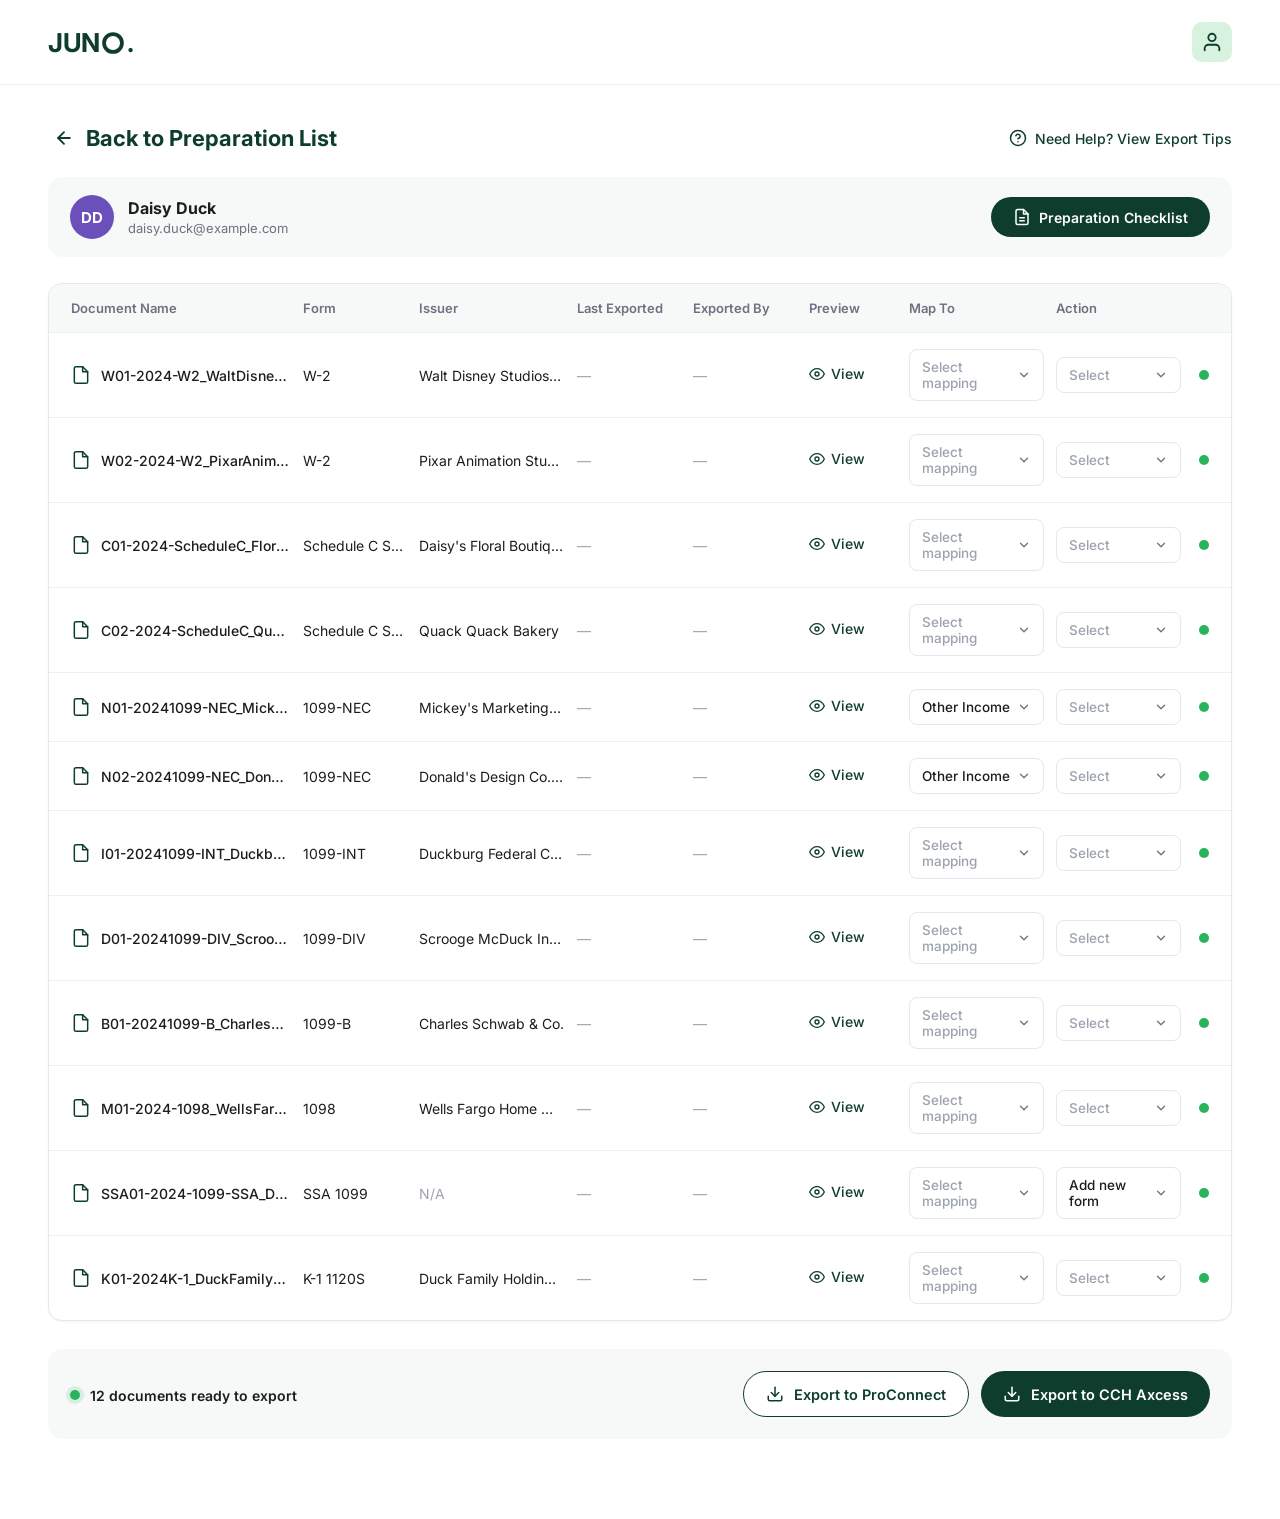
==== preparation.html @ 4fc83481 "Publish Juno export demo site. Co-authored-by: Cursor <cursoragent@cursor.com>" ====
<!DOCTYPE html>
<html lang="en">
<head>
  <meta charset="UTF-8" />
  <meta name="viewport" content="width=device-width, initial-scale=1.0" />
  <meta name="color-scheme" content="light only" />
  <meta name="theme-color" content="#FFFFFF" />
  <title>Juno — Daisy Duck</title>
  <link rel="preconnect" href="https://fonts.googleapis.com" />
  <link rel="preconnect" href="https://fonts.gstatic.com" crossorigin />
  <link href="https://fonts.googleapis.com/css2?family=Inter:wght@400;500;600;700&display=swap" rel="stylesheet" />
  <style>
    :root {
      --juno-dark: #0E3D2E;
      --juno-dark-2: #0A3225;
      --juno-mint: #D7F2DE;
      --juno-mint-2: #E8F7EC;
      --green-dot: #2BB35C;
      --purple: #6B4FBB;
      --bg: #FFFFFF;
      --bg-soft: #F7F8F8;
      --row-hover: #FAFBFA;
      --text: #1A1F1B;
      --text-muted: #6B7280;
      --text-faint: #9CA3AF;
      --border: #E5E7EB;
      --border-soft: #EEF0F0;
      --shadow-sm: 0 1px 2px rgba(15, 30, 22, 0.05);
      --shadow-md: 0 8px 24px rgba(15, 30, 22, 0.08);
      --shadow-lg: 0 24px 60px rgba(15, 30, 22, 0.25);
      --radius: 14px;
    }
    * { box-sizing: border-box; }
    html { color-scheme: only light; }
    html, body {
      margin: 0;
      padding: 0;
      background: #FFFFFF;
      color: #1A1F1B;
      font-family: 'Inter', system-ui, -apple-system, 'Segoe UI', Roboto, sans-serif;
      -webkit-font-smoothing: antialiased;
      -moz-osx-font-smoothing: grayscale;
      min-height: 100vh;
    }
    a { color: inherit; text-decoration: none; }
    button { font-family: inherit; cursor: pointer; border: none; background: none; }

    .topbar {
      display: flex;
      align-items: center;
      justify-content: space-between;
      padding: 22px 48px;
      border-bottom: 1px solid var(--border-soft);
      background: #FFFFFF;
    }
    .logo-wrap {
      display: inline-flex;
      align-items: baseline;
      gap: 1px;
      font-weight: 700;
      font-size: 26px;
      letter-spacing: -0.5px;
      color: var(--juno-dark);
    }
    .logo-text { line-height: 1; }
    .logo-o {
      width: 22px;
      height: 22px;
      margin: 0 1px;
      transform: translateY(2px);
    }
    .logo-dot {
      color: var(--juno-dark);
      font-weight: 700;
      font-size: 26px;
      margin-left: 1px;
    }
    .user-avatar {
      width: 40px;
      height: 40px;
      border-radius: 10px;
      background: var(--juno-mint);
      display: flex;
      align-items: center;
      justify-content: center;
      transition: background 0.15s;
    }
    .user-avatar:hover { background: #C8EAD3; }

    .main {
      max-width: 1300px;
      margin: 0 auto;
      padding: 36px 48px 80px;
      background: #FFFFFF;
    }

    .page-header {
      display: flex;
      align-items: center;
      justify-content: space-between;
      margin-bottom: 22px;
    }
    .back-btn {
      display: inline-flex;
      align-items: center;
      gap: 12px;
      color: var(--juno-dark);
      font-weight: 700;
      font-size: 22px;
      padding: 4px 6px;
      border-radius: 8px;
      transition: background 0.15s;
      text-decoration: none;
    }
    .back-btn:hover { background: var(--juno-mint-2); }

    .help-link {
      display: inline-flex;
      align-items: center;
      gap: 8px;
      color: var(--juno-dark);
      font-weight: 500;
      font-size: 14px;
      text-decoration: none;
    }
    .help-link:hover { text-decoration: underline; }

    .client-card {
      background: var(--bg-soft);
      border-radius: var(--radius);
      padding: 18px 22px;
      display: flex;
      align-items: center;
      justify-content: space-between;
      margin-bottom: 26px;
    }
    .client-info {
      display: flex;
      align-items: center;
      gap: 14px;
    }
    .avatar-circle {
      width: 44px;
      height: 44px;
      border-radius: 50%;
      background: var(--purple);
      color: white;
      font-weight: 700;
      font-size: 15px;
      display: flex;
      align-items: center;
      justify-content: center;
      letter-spacing: 0.5px;
      flex-shrink: 0;
    }
    .client-name {
      font-weight: 700;
      font-size: 16px;
      color: var(--text);
    }
    .client-email {
      font-size: 13px;
      color: var(--text-muted);
      margin-top: 2px;
    }
    .checklist-btn {
      display: inline-flex;
      align-items: center;
      gap: 8px;
      background: var(--juno-dark);
      color: white;
      border-radius: 999px;
      padding: 11px 22px;
      font-weight: 600;
      font-size: 14px;
      transition: background 0.15s;
    }
    .checklist-btn:hover { background: var(--juno-dark-2); }

    .table-card {
      border: 1px solid var(--border);
      border-radius: var(--radius);
      overflow: visible;
      background: white;
      box-shadow: var(--shadow-sm);
    }
    .table-header, .table-row {
      display: grid;
      grid-template-columns: minmax(220px, 1.5fr) 1fr 1.4fr 1fr 1fr 0.85fr 1.3fr 1.2fr 16px;
      align-items: center;
      gap: 12px;
      padding: 16px 22px;
    }
    .table-header {
      background: var(--bg-soft);
      border-bottom: 1px solid var(--border-soft);
      font-size: 13px;
      font-weight: 600;
      color: var(--text-muted);
      border-top-left-radius: var(--radius);
      border-top-right-radius: var(--radius);
    }
    .table-row {
      border-bottom: 1px solid var(--border-soft);
      font-size: 14px;
      color: var(--text);
      transition: background 0.12s;
    }
    .table-row:last-child { border-bottom: none; }
    .table-row:hover { background: var(--row-hover); }

    .doc-name {
      display: flex;
      align-items: center;
      gap: 10px;
      min-width: 0;
    }
    .doc-icon { flex-shrink: 0; color: var(--juno-dark); }
    .doc-name-text {
      overflow: hidden;
      text-overflow: ellipsis;
      white-space: nowrap;
      font-weight: 500;
    }
    .form-cell, .issuer-cell {
      color: var(--text);
      font-size: 14px;
      overflow: hidden;
      text-overflow: ellipsis;
      white-space: nowrap;
    }
    .dash { color: var(--text-faint); }

    .preview-link {
      display: inline-flex;
      align-items: center;
      gap: 6px;
      color: var(--juno-dark);
      font-weight: 500;
      font-size: 14px;
      text-decoration: none;
    }
    .preview-link:hover { text-decoration: underline; }

    .row-status {
      width: 10px;
      height: 10px;
      border-radius: 50%;
      background: var(--green-dot);
      justify-self: end;
    }

    .dropdown { position: relative; width: 100%; }
    .dropdown-toggle {
      width: 100%;
      display: flex;
      align-items: center;
      justify-content: space-between;
      gap: 6px;
      padding: 9px 12px;
      border: 1px solid var(--border);
      border-radius: 8px;
      background: white;
      font-size: 13.5px;
      color: var(--text);
      font-weight: 500;
      text-align: left;
      transition: border-color 0.15s, box-shadow 0.15s;
    }
    .dropdown-toggle:hover { border-color: #C7CDD2; }
    .dropdown.open .dropdown-toggle {
      border-color: var(--juno-dark);
      box-shadow: 0 0 0 3px rgba(14, 61, 46, 0.08);
    }
    .dropdown-toggle.placeholder { color: var(--text-faint); }
    .dropdown-toggle .caret {
      flex-shrink: 0;
      color: var(--text-muted);
      transition: transform 0.18s;
    }
    .dropdown.open .caret { transform: rotate(180deg); }
    .dropdown-menu {
      position: absolute;
      top: calc(100% + 4px);
      left: 0;
      right: 0;
      background: white;
      border: 1px solid var(--border);
      border-radius: 10px;
      box-shadow: var(--shadow-md);
      padding: 6px;
      z-index: 50;
      max-height: 260px;
      overflow-y: auto;
      display: none;
    }
    .dropdown.open .dropdown-menu { display: block; }
    .dropdown-item {
      padding: 9px 12px;
      border-radius: 6px;
      font-size: 13.5px;
      color: var(--text);
      cursor: pointer;
      transition: background 0.12s;
      display: flex;
      align-items: center;
      justify-content: space-between;
    }
    .dropdown-item:hover { background: var(--juno-mint-2); }
    .dropdown-item.selected {
      background: var(--juno-mint);
      color: var(--juno-dark);
      font-weight: 600;
    }
    .dropdown-item .check { color: var(--juno-dark); font-weight: 700; }
    .dropdown-item .desc {
      display: block;
      font-size: 11.5px;
      color: var(--text-muted);
      font-weight: 400;
      margin-top: 2px;
    }
    .dropdown-item-wrap { flex: 1; min-width: 0; }

    .export-section {
      margin-top: 28px;
      padding: 22px;
      background: var(--bg-soft);
      border-radius: var(--radius);
      display: flex;
      align-items: center;
      justify-content: space-between;
      flex-wrap: wrap;
      gap: 16px;
    }
    .ready-badge {
      display: inline-flex;
      align-items: center;
      gap: 10px;
      font-size: 14px;
      font-weight: 600;
      color: var(--text);
    }
    .dot-green {
      width: 10px;
      height: 10px;
      border-radius: 50%;
      background: var(--green-dot);
      box-shadow: 0 0 0 4px rgba(43, 179, 92, 0.15);
    }
    .export-buttons { display: flex; gap: 12px; }
    .export-btn {
      display: inline-flex;
      align-items: center;
      gap: 10px;
      padding: 13px 22px;
      border-radius: 999px;
      font-weight: 600;
      font-size: 14.5px;
      transition: transform 0.08s, background 0.15s, box-shadow 0.15s;
    }
    .export-btn:active { transform: translateY(1px); }
    .export-btn.primary { background: var(--juno-dark); color: white; }
    .export-btn.primary:hover {
      background: var(--juno-dark-2);
      box-shadow: 0 6px 16px rgba(14, 61, 46, 0.25);
    }
    .export-btn.secondary {
      background: white;
      color: var(--juno-dark);
      border: 1.5px solid var(--juno-dark);
    }
    .export-btn.secondary:hover { background: var(--juno-mint-2); }

    .modal {
      position: fixed;
      inset: 0;
      display: none;
      align-items: center;
      justify-content: center;
      z-index: 1000;
    }
    .modal.open { display: flex; }
    .modal-backdrop {
      position: absolute;
      inset: 0;
      background: rgba(10, 25, 18, 0.6);
      backdrop-filter: blur(2px);
    }
    .modal-panel {
      position: relative;
      background: white;
      border-radius: 16px;
      width: min(960px, 92vw);
      max-height: 88vh;
      box-shadow: var(--shadow-lg);
      display: flex;
      flex-direction: column;
      overflow: hidden;
      animation: modalIn 0.18s ease-out;
    }
    @keyframes modalIn {
      from { opacity: 0; transform: translateY(8px) scale(0.98); }
      to { opacity: 1; transform: translateY(0) scale(1); }
    }
    .modal-header {
      display: flex;
      align-items: center;
      justify-content: space-between;
      padding: 18px 22px;
      border-bottom: 1px solid var(--border-soft);
    }
    .modal-header h2 {
      margin: 0;
      font-size: 18px;
      font-weight: 700;
      color: var(--juno-dark);
    }
    .modal-close {
      width: 36px;
      height: 36px;
      border-radius: 8px;
      display: flex;
      align-items: center;
      justify-content: center;
      color: var(--text-muted);
      transition: background 0.15s, color 0.15s;
    }
    .modal-close:hover { background: var(--bg-soft); color: var(--text); }
    .video-wrap {
      position: relative;
      width: 100%;
      padding-bottom: 56.25%;
      background: #000;
    }
    .video-wrap iframe {
      position: absolute;
      inset: 0;
      width: 100%;
      height: 100%;
      border: none;
    }

    @media (max-width: 1100px) {
      .table-header, .table-row {
        grid-template-columns: minmax(180px, 1.4fr) 0.9fr 1.2fr 0.9fr 0.9fr 0.8fr 1.2fr 1.1fr 16px;
        padding: 14px 16px;
      }
    }
    @media (max-width: 880px) {
      .topbar { padding: 16px 22px; }
      .main { padding: 24px 22px 60px; }
      .table-header { display: none; }
      .table-row {
        grid-template-columns: 1fr;
        gap: 8px;
        padding: 14px 16px;
        position: relative;
      }
      .table-row > * { width: 100%; }
      .row-status { position: absolute; top: 14px; right: 14px; }
      .page-header { flex-wrap: wrap; gap: 12px; }
      .export-section { flex-direction: column; align-items: stretch; }
      .export-buttons { width: 100%; }
      .export-btn { flex: 1; justify-content: center; }
    }
  </style>
</head>
<body style="background-color: #ffffff; color: #1a1f1b; margin: 0;">
  <header class="topbar">
    <div class="logo-wrap">
      <span class="logo-text">JUN</span>
      <svg class="logo-o" viewBox="0 0 32 32" aria-hidden="true">
        <circle cx="16" cy="16" r="13" fill="none" stroke="#0E3D2E" stroke-width="5.5"/>
      </svg>
      <span class="logo-dot">.</span>
    </div>
    <button class="user-avatar" aria-label="User profile">
      <svg viewBox="0 0 24 24" width="22" height="22" fill="none" stroke="#0E3D2E" stroke-width="2" stroke-linecap="round" stroke-linejoin="round">
        <path d="M20 21v-2a4 4 0 0 0-4-4H8a4 4 0 0 0-4 4v2"></path>
        <circle cx="12" cy="7" r="4"></circle>
      </svg>
    </button>
  </header>

  <main class="main">
    <div class="page-header">
      <a href="index.html" class="back-btn">
        <svg viewBox="0 0 24 24" width="20" height="20" fill="none" stroke="currentColor" stroke-width="2.2" stroke-linecap="round" stroke-linejoin="round">
          <line x1="19" y1="12" x2="5" y2="12"></line>
          <polyline points="12 19 5 12 12 5"></polyline>
        </svg>
        <span>Back to Preparation List</span>
      </a>
      <a href="#" class="help-link">
        <svg viewBox="0 0 24 24" width="18" height="18" fill="none" stroke="currentColor" stroke-width="2" stroke-linecap="round" stroke-linejoin="round">
          <circle cx="12" cy="12" r="10"></circle>
          <path d="M9.09 9a3 3 0 0 1 5.83 1c0 2-3 3-3 3"></path>
          <line x1="12" y1="17" x2="12.01" y2="17"></line>
        </svg>
        <span>Need Help? View Export Tips</span>
      </a>
    </div>

    <section class="client-card">
      <div class="client-info">
        <div class="avatar-circle">DD</div>
        <div>
          <div class="client-name">Daisy Duck</div>
          <div class="client-email">daisy.duck@example.com</div>
        </div>
      </div>
      <button class="checklist-btn" type="button">
        <svg viewBox="0 0 24 24" width="18" height="18" fill="none" stroke="currentColor" stroke-width="2" stroke-linecap="round" stroke-linejoin="round">
          <path d="M14 2H6a2 2 0 0 0-2 2v16a2 2 0 0 0 2 2h12a2 2 0 0 0 2-2V8z"></path>
          <polyline points="14 2 14 8 20 8"></polyline>
          <line x1="9" y1="13" x2="15" y2="13"></line>
          <line x1="9" y1="17" x2="15" y2="17"></line>
        </svg>
        <span>Preparation Checklist</span>
      </button>
    </section>

    <section class="table-card">
      <div class="table-header">
        <div>Document Name</div>
        <div>Form</div>
        <div>Issuer</div>
        <div>Last Exported</div>
        <div>Exported By</div>
        <div>Preview</div>
        <div>Map To</div>
        <div>Action</div>
      </div>
      <div class="table-body" id="tableBody"></div>
    </section>

    <section class="export-section">
      <div class="export-summary">
        <span class="ready-badge">
          <span class="dot-green"></span>
          12 documents ready to export
        </span>
      </div>
      <div class="export-buttons">
        <button class="export-btn secondary" data-target="proconnect" type="button">
          <svg viewBox="0 0 24 24" width="18" height="18" fill="none" stroke="currentColor" stroke-width="2" stroke-linecap="round" stroke-linejoin="round">
            <path d="M21 15v4a2 2 0 0 1-2 2H5a2 2 0 0 1-2-2v-4"></path>
            <polyline points="7 10 12 15 17 10"></polyline>
            <line x1="12" y1="15" x2="12" y2="3"></line>
          </svg>
          <span>Export to ProConnect</span>
        </button>
        <button class="export-btn primary" data-target="cch" type="button">
          <svg viewBox="0 0 24 24" width="18" height="18" fill="none" stroke="currentColor" stroke-width="2" stroke-linecap="round" stroke-linejoin="round">
            <path d="M21 15v4a2 2 0 0 1-2 2H5a2 2 0 0 1-2-2v-4"></path>
            <polyline points="7 10 12 15 17 10"></polyline>
            <line x1="12" y1="15" x2="12" y2="3"></line>
          </svg>
          <span>Export to CCH Axcess</span>
        </button>
      </div>
    </section>
  </main>

  <div class="modal" id="videoModal" aria-hidden="true">
    <div class="modal-backdrop" data-close></div>
    <div class="modal-panel" role="dialog" aria-modal="true" aria-labelledby="modalTitle">
      <div class="modal-header">
        <h2 id="modalTitle">Export Demo</h2>
        <button class="modal-close" data-close aria-label="Close">
          <svg viewBox="0 0 24 24" width="22" height="22" fill="none" stroke="currentColor" stroke-width="2" stroke-linecap="round" stroke-linejoin="round">
            <line x1="18" y1="6" x2="6" y2="18"></line>
            <line x1="6" y1="6" x2="18" y2="18"></line>
          </svg>
        </button>
      </div>
      <div class="video-wrap">
        <iframe id="videoFrame" src="" frameborder="0" allowfullscreen
          allow="accelerometer; autoplay; clipboard-write; encrypted-media; gyroscope; picture-in-picture; web-share"></iframe>
      </div>
    </div>
  </div>

  <script>
    const documents = [
      { name: "W01-2024-W2_WaltDisney_DaisyDuck.pdf", form: "W-2", issuer: "Walt Disney Studios Inc." },
      { name: "W02-2024-W2_PixarAnimation_DaisyDuck.pdf", form: "W-2", issuer: "Pixar Animation Studios" },
      { name: "C01-2024-ScheduleC_FloralBoutique_Daisy.pdf", form: "Schedule C Source", issuer: "Daisy's Floral Boutique LLC" },
      { name: "C02-2024-ScheduleC_QuackBakery_Daisy.pdf", form: "Schedule C Source", issuer: "Quack Quack Bakery" },
      { name: "N01-20241099-NEC_MickeysMarketing.pdf", form: "1099-NEC", issuer: "Mickey's Marketing Agency - 4521", mappedTo: "Other Income" },
      { name: "N02-20241099-NEC_DonaldsDesign.pdf", form: "1099-NEC", issuer: "Donald's Design Co. - 9087", mappedTo: "Other Income" },
      { name: "I01-20241099-INT_DuckburgFCU.pdf", form: "1099-INT", issuer: "Duckburg Federal Credit Union" },
      { name: "D01-20241099-DIV_ScroogeInvest.pdf", form: "1099-DIV", issuer: "Scrooge McDuck Investments" },
      { name: "B01-20241099-B_CharlesSchwab.pdf", form: "1099-B", issuer: "Charles Schwab & Co." },
      { name: "M01-2024-1098_WellsFargoMortgage.pdf", form: "1098", issuer: "Wells Fargo Home Mortgage" },
      { name: "SSA01-2024-1099-SSA_DaisyDuck.pdf", form: "SSA 1099", issuer: "N/A", defaultAction: "Add new form" },
      { name: "K01-2024K-1_DuckFamilyHoldings.pdf", form: "K-1 1120S", issuer: "Duck Family Holdings LLC" },
    ];

    const mapOptionsByForm = {
      "W-2": [
        { label: "Wages – Taxpayer", desc: "Form 1040, Line 1a" },
        { label: "Wages – Spouse", desc: "Form 1040, Line 1a (joint)" },
        { label: "Statutory Employee Wages", desc: "Schedule C, Line 1" },
      ],
      "Schedule C Source": [
        { label: "Schedule C – Business 1", desc: "Sole proprietorship #1" },
        { label: "Schedule C – Business 2", desc: "Sole proprietorship #2" },
        { label: "Schedule C – New Business", desc: "Create new Schedule C" },
      ],
      "1099-NEC": [
        { label: "Other Income", desc: "Schedule 1, Line 8" },
        { label: "Schedule C – Business 1", desc: "Self-employment income" },
        { label: "Schedule C – Business 2", desc: "Self-employment income" },
        { label: "Schedule C – New Business", desc: "Create new Schedule C" },
      ],
      "1099-INT": [
        { label: "Interest Income", desc: "Schedule B, Part I" },
        { label: "Tax-Exempt Interest", desc: "Form 1040, Line 2a" },
        { label: "Seller-Financed Mortgage Interest", desc: "Schedule B, Line 1" },
      ],
      "1099-DIV": [
        { label: "Ordinary Dividends", desc: "Schedule B, Part II" },
        { label: "Qualified Dividends", desc: "Form 1040, Line 3a" },
        { label: "Capital Gain Distributions", desc: "Schedule D, Line 13" },
      ],
      "1099-B": [
        { label: "Short-Term Capital Gains", desc: "Schedule D, Part I" },
        { label: "Long-Term Capital Gains", desc: "Schedule D, Part II" },
        { label: "Form 8949 – Box A", desc: "Reported basis to IRS" },
        { label: "Form 8949 – Box D", desc: "Long-term, basis reported" },
      ],
      "1098": [
        { label: "Home Mortgage Interest", desc: "Schedule A, Line 8a" },
        { label: "Investment Interest", desc: "Form 4952" },
        { label: "Rental Mortgage Interest", desc: "Schedule E, Line 12" },
      ],
      "SSA 1099": [
        { label: "Social Security Benefits", desc: "Form 1040, Line 6a" },
        { label: "SS Benefits – Taxpayer", desc: "Form 1040, Line 6a" },
        { label: "SS Benefits – Spouse", desc: "Form 1040, Line 6a (joint)" },
      ],
      "K-1 1120S": [
        { label: "S-Corp K-1 #1", desc: "Schedule E, Part II" },
        { label: "S-Corp K-1 #2", desc: "Schedule E, Part II" },
        { label: "New S-Corp K-1", desc: "Create new K-1 entry" },
      ],
    };

    const actionOptions = [
      { label: "Map to existing form", desc: "Use selected mapping" },
      { label: "Add new form", desc: "Create a new entry on the return" },
      { label: "Skip document", desc: "Exclude from this export" },
      { label: "Mark as reviewed", desc: "No mapping needed" },
    ];

    const videoSources = {
      proconnect: {
        title: "Export to ProConnect",
        src: "https://www.loom.com/embed/e411e678032d4d3fa53f24e82e937a37?hide_owner=true&hide_share=true",
      },
      cch: {
        title: "Export to CCH Axcess",
        src: "https://www.loom.com/embed/20cd6712246d446eb8c6ca14943c05eb?hide_owner=true&hide_share=true",
      },
    };

    function docIconSVG() {
      return '<svg class="doc-icon" viewBox="0 0 24 24" width="20" height="20" fill="none" stroke="currentColor" stroke-width="1.8" stroke-linecap="round" stroke-linejoin="round"><path d="M14 2H6a2 2 0 0 0-2 2v16a2 2 0 0 0 2 2h12a2 2 0 0 0 2-2V8z"></path><polyline points="14 2 14 8 20 8"></polyline></svg>';
    }
    function eyeSVG() {
      return '<svg viewBox="0 0 24 24" width="16" height="16" fill="none" stroke="currentColor" stroke-width="2" stroke-linecap="round" stroke-linejoin="round"><path d="M1 12s4-8 11-8 11 8 11 8-4 8-11 8-11-8-11-8z"></path><circle cx="12" cy="12" r="3"></circle></svg>';
    }
    function caretSVG() {
      return '<svg class="caret" viewBox="0 0 24 24" width="14" height="14" fill="none" stroke="currentColor" stroke-width="2.2" stroke-linecap="round" stroke-linejoin="round"><polyline points="6 9 12 15 18 9"></polyline></svg>';
    }

    function escapeHTML(str) {
      if (str == null) return "";
      return String(str).replace(/&/g, "&amp;").replace(/</g, "&lt;").replace(/>/g, "&gt;").replace(/"/g, "&quot;").replace(/'/g, "&#39;");
    }

    function renderDropdown({ id, options, selected, placeholder }) {
      const selectedOpt = options.find(o => o.label === selected);
      const toggleLabel = selectedOpt ? selectedOpt.label : placeholder;
      const placeholderClass = selectedOpt ? "" : "placeholder";
      const items = options.map(opt => `
        <div class="dropdown-item${opt.label === selected ? " selected" : ""}" data-value="${escapeHTML(opt.label)}">
          <div class="dropdown-item-wrap">
            <div>${escapeHTML(opt.label)}</div>
            ${opt.desc ? `<span class="desc">${escapeHTML(opt.desc)}</span>` : ""}
          </div>
          ${opt.label === selected ? '<span class="check">✓</span>' : ""}
        </div>`).join("");
      return `
        <div class="dropdown" data-dropdown-id="${id}">
          <button type="button" class="dropdown-toggle ${placeholderClass}">
            <span class="dropdown-label">${escapeHTML(toggleLabel)}</span>
            ${caretSVG()}
          </button>
          <div class="dropdown-menu" role="listbox">${items}</div>
        </div>`;
    }

    function renderRow(doc, index) {
      const mapOptions = mapOptionsByForm[doc.form] || [];
      const mapDropdown = renderDropdown({ id: `map-${index}`, options: mapOptions, selected: doc.mappedTo || null, placeholder: "Select mapping" });
      const actionDropdown = renderDropdown({ id: `action-${index}`, options: actionOptions, selected: doc.defaultAction || null, placeholder: "Select" });
      return `
        <div class="table-row" data-row="${index}">
          <div class="doc-name">
            ${docIconSVG()}
            <span class="doc-name-text" title="${escapeHTML(doc.name)}">${escapeHTML(doc.name)}</span>
          </div>
          <div class="form-cell">${escapeHTML(doc.form)}</div>
          <div class="issuer-cell">${doc.issuer === "N/A" ? '<span class="dash">N/A</span>' : escapeHTML(doc.issuer)}</div>
          <div class="dash">—</div>
          <div class="dash">—</div>
          <div>
            <a href="#" class="preview-link" data-preview="${index}">
              ${eyeSVG()}
              <span>View</span>
            </a>
          </div>
          <div>${mapDropdown}</div>
          <div>${actionDropdown}</div>
          <div class="row-status" title="Ready to export"></div>
        </div>`;
    }

    function renderTable() {
      document.getElementById("tableBody").innerHTML = documents.map(renderRow).join("");
    }

    function closeAllDropdowns(exceptEl) {
      document.querySelectorAll(".dropdown.open").forEach(d => {
        if (d !== exceptEl) d.classList.remove("open");
      });
    }

    function bindDropdowns() {
      document.addEventListener("click", e => {
        const toggle = e.target.closest(".dropdown-toggle");
        const item = e.target.closest(".dropdown-item");
        const dropdown = e.target.closest(".dropdown");

        if (toggle) {
          const parent = toggle.parentElement;
          const wasOpen = parent.classList.contains("open");
          closeAllDropdowns(wasOpen ? null : parent);
          parent.classList.toggle("open");
          return;
        }
        if (item && dropdown) {
          const value = item.dataset.value;
          const label = dropdown.querySelector(".dropdown-label");
          const toggleBtn = dropdown.querySelector(".dropdown-toggle");
          label.textContent = value;
          toggleBtn.classList.remove("placeholder");
          dropdown.querySelectorAll(".dropdown-item").forEach(i => {
            i.classList.toggle("selected", i === item);
            const existingCheck = i.querySelector(".check");
            if (existingCheck) existingCheck.remove();
            if (i === item) {
              const check = document.createElement("span");
              check.className = "check";
              check.textContent = "✓";
              i.appendChild(check);
            }
          });
          dropdown.classList.remove("open");
          return;
        }
        if (!dropdown) closeAllDropdowns();
      });
      document.addEventListener("keydown", e => { if (e.key === "Escape") closeAllDropdowns(); });
    }

    function openModal(targetKey) {
      const data = videoSources[targetKey];
      if (!data) return;
      const modal = document.getElementById("videoModal");
      document.getElementById("modalTitle").textContent = data.title;
      document.getElementById("videoFrame").src = data.src;
      modal.classList.add("open");
      modal.setAttribute("aria-hidden", "false");
      document.body.style.overflow = "hidden";
    }

    function closeModal() {
      const modal = document.getElementById("videoModal");
      modal.classList.remove("open");
      modal.setAttribute("aria-hidden", "true");
      document.getElementById("videoFrame").src = "";
      document.body.style.overflow = "";
    }

    function bindModal() {
      document.querySelectorAll(".export-btn").forEach(btn => {
        btn.addEventListener("click", () => {
          const target = btn.dataset.target;
          if (target) openModal(target);
        });
      });
      document.querySelectorAll("[data-close]").forEach(el => el.addEventListener("click", closeModal));
      document.addEventListener("keydown", e => { if (e.key === "Escape") closeModal(); });
    }

    let toastTimer;
    function flashToast(message) {
      let toast = document.getElementById("__toast");
      if (!toast) {
        toast = document.createElement("div");
        toast.id = "__toast";
        Object.assign(toast.style, {
          position: "fixed", bottom: "24px", left: "50%", transform: "translateX(-50%)",
          background: "#0E3D2E", color: "white", padding: "10px 18px", borderRadius: "999px",
          fontSize: "13.5px", fontWeight: "500", boxShadow: "0 8px 24px rgba(15,30,22,0.25)",
          zIndex: "2000", opacity: "0", transition: "opacity 0.2s", pointerEvents: "none",
        });
        document.body.appendChild(toast);
      }
      toast.textContent = message;
      toast.style.opacity = "1";
      clearTimeout(toastTimer);
      toastTimer = setTimeout(() => (toast.style.opacity = "0"), 1800);
    }

    function bindPreviews() {
      document.addEventListener("click", e => {
        const link = e.target.closest(".preview-link");
        if (!link) return;
        e.preventDefault();
        flashToast(`Preview: ${documents[link.dataset.preview].name}`);
      });
    }

    document.addEventListener("DOMContentLoaded", () => {
      renderTable();
      bindDropdowns();
      bindModal();
      bindPreviews();
    });
  </script>
</body>
</html>
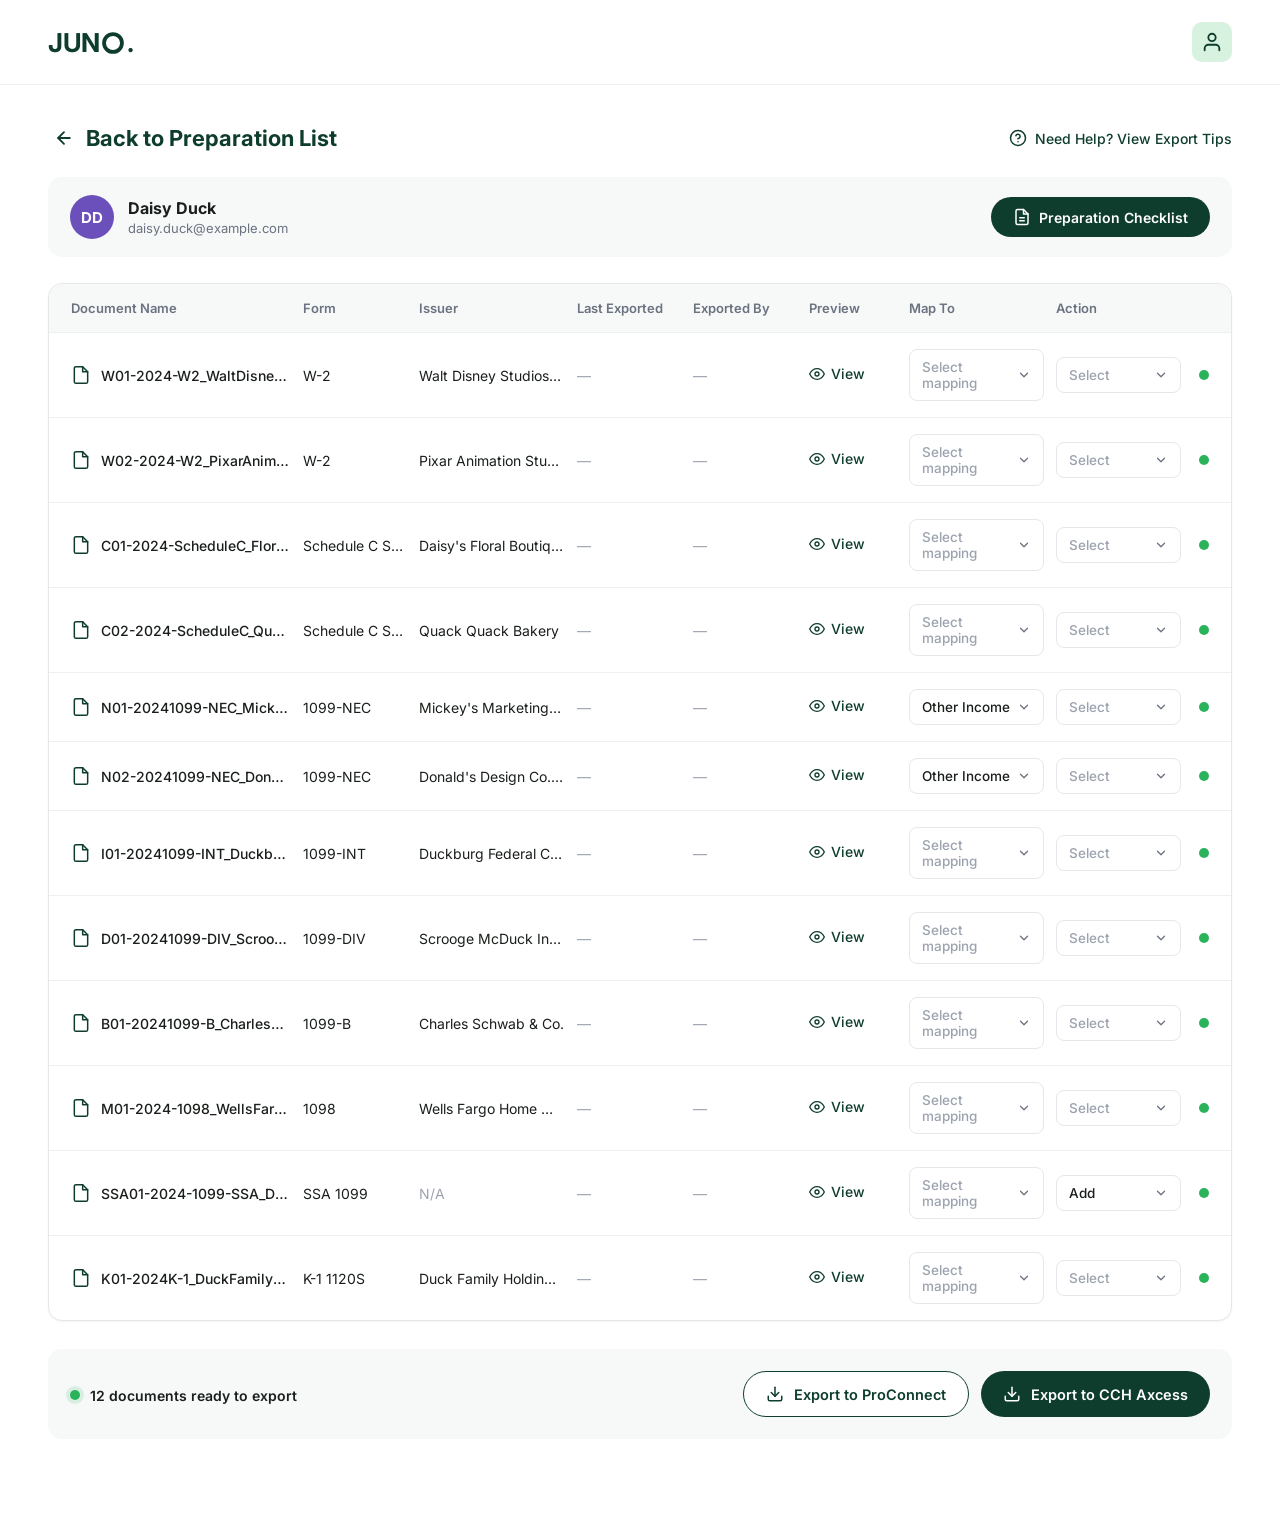
==== commit e4160dd4: "Simplify Action dropdown to Add/Skip; update instructions to reflect inlined CSS/JS" ====
--- a/preparation.html
+++ b/preparation.html
@@ -594,7 +594,7 @@
       { name: "D01-20241099-DIV_ScroogeInvest.pdf", form: "1099-DIV", issuer: "Scrooge McDuck Investments" },
       { name: "B01-20241099-B_CharlesSchwab.pdf", form: "1099-B", issuer: "Charles Schwab & Co." },
       { name: "M01-2024-1098_WellsFargoMortgage.pdf", form: "1098", issuer: "Wells Fargo Home Mortgage" },
-      { name: "SSA01-2024-1099-SSA_DaisyDuck.pdf", form: "SSA 1099", issuer: "N/A", defaultAction: "Add new form" },
+      { name: "SSA01-2024-1099-SSA_DaisyDuck.pdf", form: "SSA 1099", issuer: "N/A", defaultAction: "Add" },
       { name: "K01-2024K-1_DuckFamilyHoldings.pdf", form: "K-1 1120S", issuer: "Duck Family Holdings LLC" },
     ];
 
@@ -649,10 +649,8 @@
     };
 
     const actionOptions = [
-      { label: "Map to existing form", desc: "Use selected mapping" },
-      { label: "Add new form", desc: "Create a new entry on the return" },
-      { label: "Skip document", desc: "Exclude from this export" },
-      { label: "Mark as reviewed", desc: "No mapping needed" },
+      { label: "Add", desc: "Add as a new form on the return" },
+      { label: "Skip", desc: "Exclude from this export" },
     ];
 
     const videoSources = {
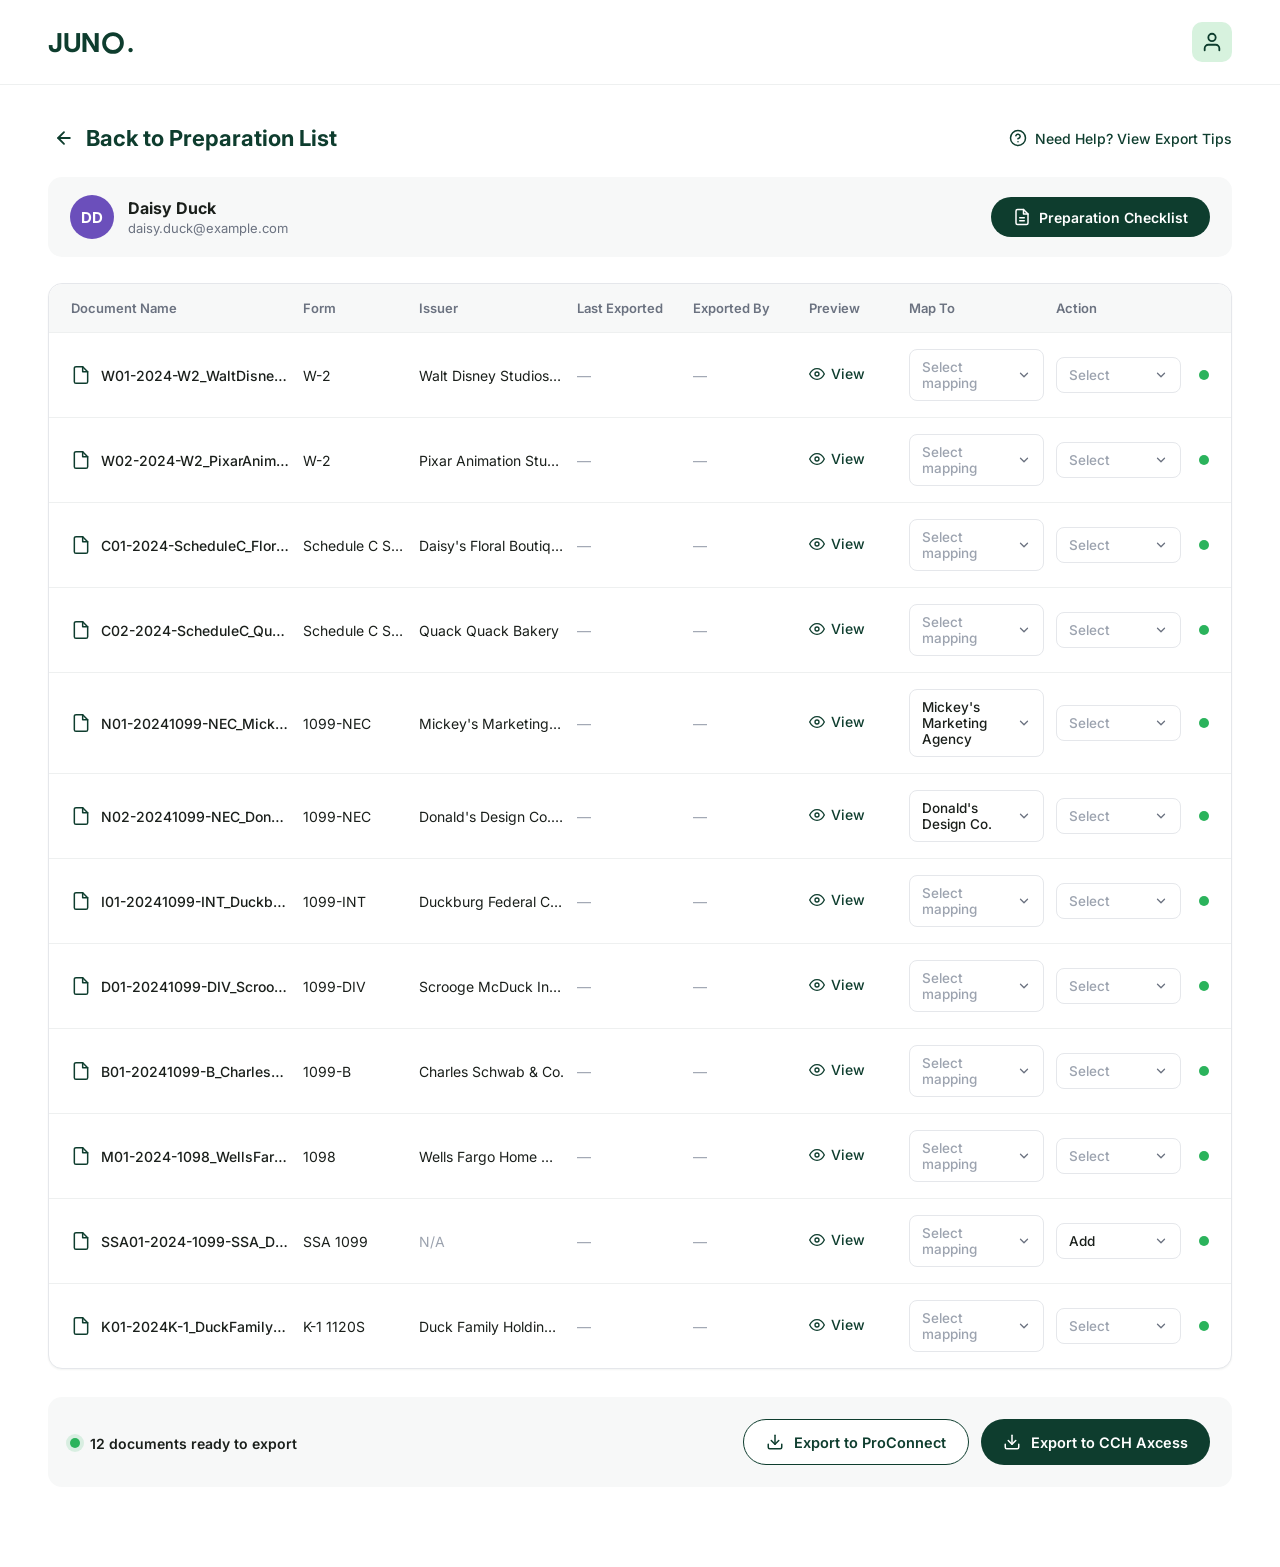
==== commit 4d0efbb2: "Simplify Map To options to issuer names; remove Add/Skip descriptions" ====
--- a/preparation.html
+++ b/preparation.html
@@ -588,8 +588,8 @@
       { name: "W02-2024-W2_PixarAnimation_DaisyDuck.pdf", form: "W-2", issuer: "Pixar Animation Studios" },
       { name: "C01-2024-ScheduleC_FloralBoutique_Daisy.pdf", form: "Schedule C Source", issuer: "Daisy's Floral Boutique LLC" },
       { name: "C02-2024-ScheduleC_QuackBakery_Daisy.pdf", form: "Schedule C Source", issuer: "Quack Quack Bakery" },
-      { name: "N01-20241099-NEC_MickeysMarketing.pdf", form: "1099-NEC", issuer: "Mickey's Marketing Agency - 4521", mappedTo: "Other Income" },
-      { name: "N02-20241099-NEC_DonaldsDesign.pdf", form: "1099-NEC", issuer: "Donald's Design Co. - 9087", mappedTo: "Other Income" },
+      { name: "N01-20241099-NEC_MickeysMarketing.pdf", form: "1099-NEC", issuer: "Mickey's Marketing Agency - 4521", mappedTo: "Mickey's Marketing Agency" },
+      { name: "N02-20241099-NEC_DonaldsDesign.pdf", form: "1099-NEC", issuer: "Donald's Design Co. - 9087", mappedTo: "Donald's Design Co." },
       { name: "I01-20241099-INT_DuckburgFCU.pdf", form: "1099-INT", issuer: "Duckburg Federal Credit Union" },
       { name: "D01-20241099-DIV_ScroogeInvest.pdf", form: "1099-DIV", issuer: "Scrooge McDuck Investments" },
       { name: "B01-20241099-B_CharlesSchwab.pdf", form: "1099-B", issuer: "Charles Schwab & Co." },
@@ -600,57 +600,40 @@
 
     const mapOptionsByForm = {
       "W-2": [
-        { label: "Wages – Taxpayer", desc: "Form 1040, Line 1a" },
-        { label: "Wages – Spouse", desc: "Form 1040, Line 1a (joint)" },
-        { label: "Statutory Employee Wages", desc: "Schedule C, Line 1" },
+        { label: "Walt Disney Studios" },
+        { label: "Pixar Animation Studios" },
       ],
       "Schedule C Source": [
-        { label: "Schedule C – Business 1", desc: "Sole proprietorship #1" },
-        { label: "Schedule C – Business 2", desc: "Sole proprietorship #2" },
-        { label: "Schedule C – New Business", desc: "Create new Schedule C" },
+        { label: "Daisy's Floral Boutique" },
+        { label: "Quack Quack Bakery" },
       ],
       "1099-NEC": [
-        { label: "Other Income", desc: "Schedule 1, Line 8" },
-        { label: "Schedule C – Business 1", desc: "Self-employment income" },
-        { label: "Schedule C – Business 2", desc: "Self-employment income" },
-        { label: "Schedule C – New Business", desc: "Create new Schedule C" },
+        { label: "Mickey's Marketing Agency" },
+        { label: "Donald's Design Co." },
       ],
       "1099-INT": [
-        { label: "Interest Income", desc: "Schedule B, Part I" },
-        { label: "Tax-Exempt Interest", desc: "Form 1040, Line 2a" },
-        { label: "Seller-Financed Mortgage Interest", desc: "Schedule B, Line 1" },
+        { label: "Duckburg Federal Credit Union" },
       ],
       "1099-DIV": [
-        { label: "Ordinary Dividends", desc: "Schedule B, Part II" },
-        { label: "Qualified Dividends", desc: "Form 1040, Line 3a" },
-        { label: "Capital Gain Distributions", desc: "Schedule D, Line 13" },
+        { label: "Scrooge McDuck Investments" },
       ],
       "1099-B": [
-        { label: "Short-Term Capital Gains", desc: "Schedule D, Part I" },
-        { label: "Long-Term Capital Gains", desc: "Schedule D, Part II" },
-        { label: "Form 8949 – Box A", desc: "Reported basis to IRS" },
-        { label: "Form 8949 – Box D", desc: "Long-term, basis reported" },
+        { label: "Charles Schwab & Co." },
       ],
       "1098": [
-        { label: "Home Mortgage Interest", desc: "Schedule A, Line 8a" },
-        { label: "Investment Interest", desc: "Form 4952" },
-        { label: "Rental Mortgage Interest", desc: "Schedule E, Line 12" },
+        { label: "Wells Fargo Home Mortgage" },
       ],
       "SSA 1099": [
-        { label: "Social Security Benefits", desc: "Form 1040, Line 6a" },
-        { label: "SS Benefits – Taxpayer", desc: "Form 1040, Line 6a" },
-        { label: "SS Benefits – Spouse", desc: "Form 1040, Line 6a (joint)" },
+        { label: "Daisy Duck" },
       ],
       "K-1 1120S": [
-        { label: "S-Corp K-1 #1", desc: "Schedule E, Part II" },
-        { label: "S-Corp K-1 #2", desc: "Schedule E, Part II" },
-        { label: "New S-Corp K-1", desc: "Create new K-1 entry" },
+        { label: "Duck Family Holdings LLC" },
       ],
     };
 
     const actionOptions = [
-      { label: "Add", desc: "Add as a new form on the return" },
-      { label: "Skip", desc: "Exclude from this export" },
+      { label: "Add" },
+      { label: "Skip" },
     ];
 
     const videoSources = {
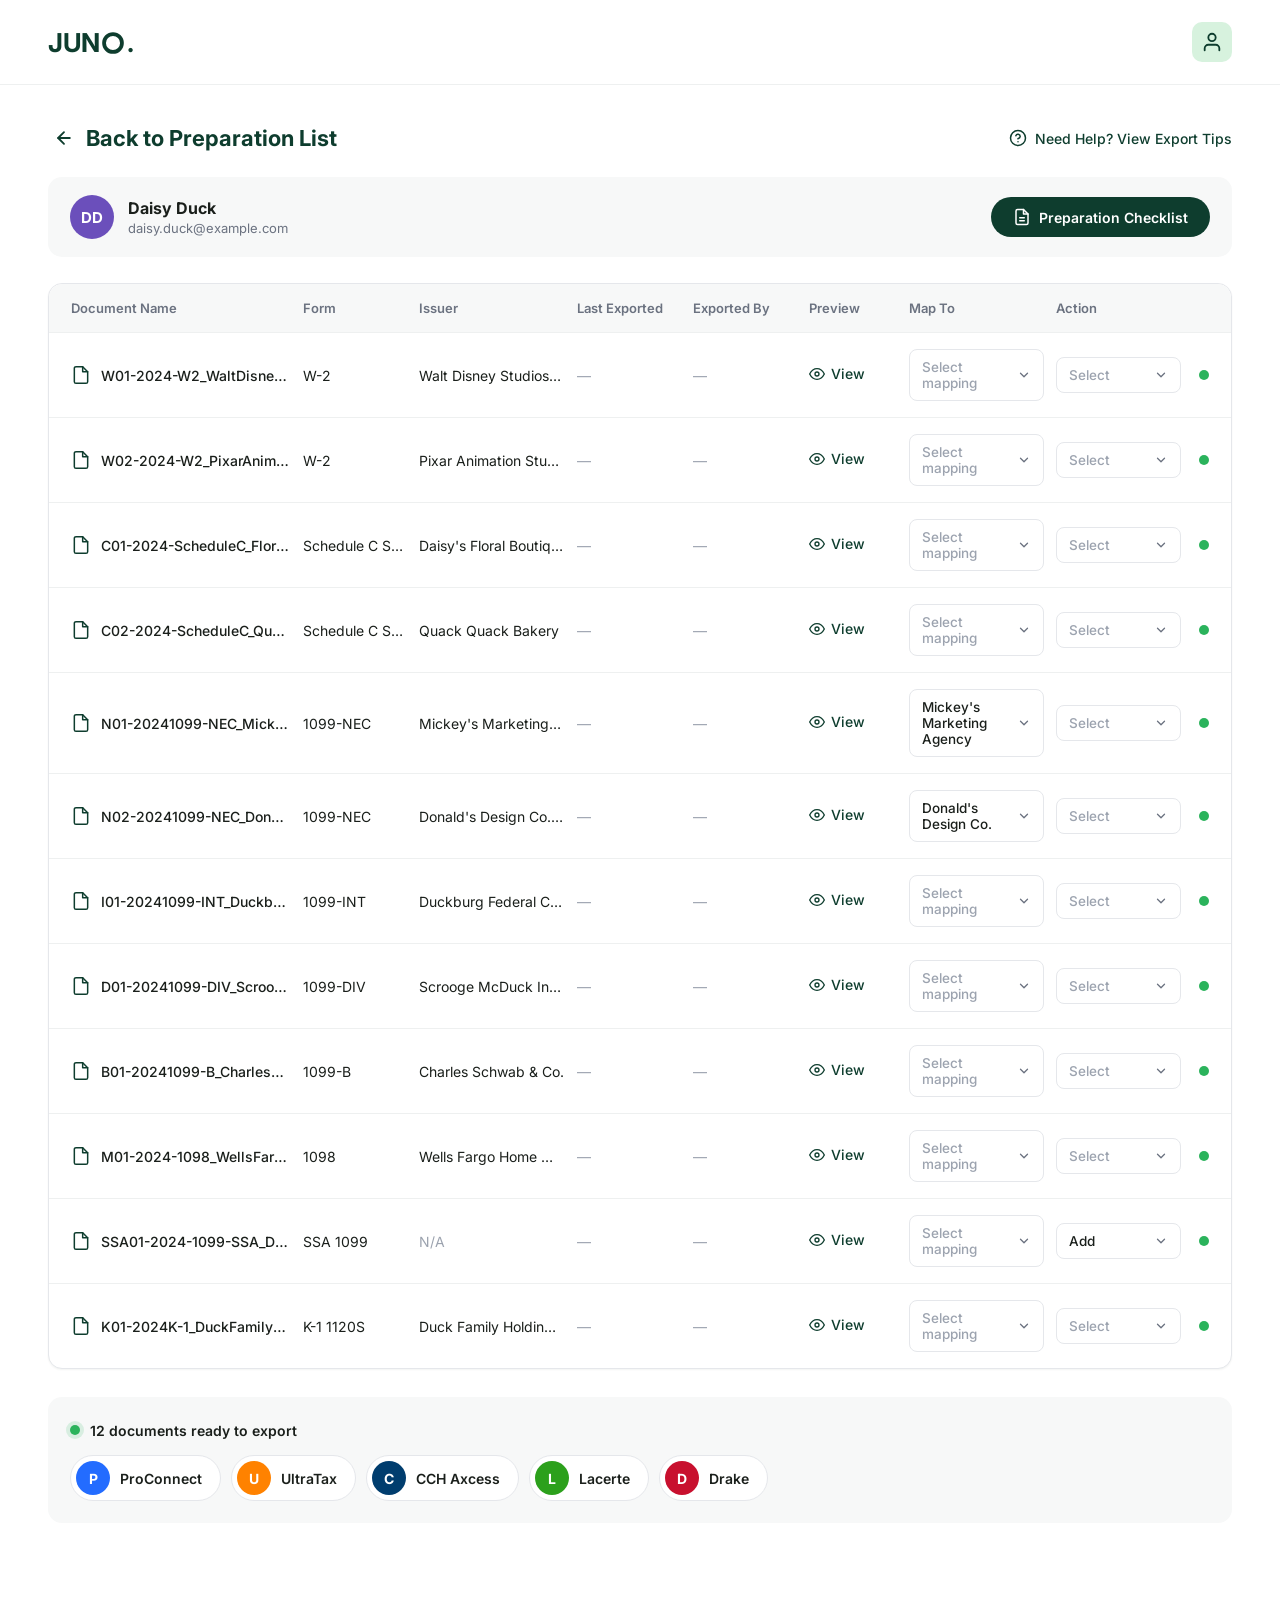
==== commit 7cb7e596: "Add UltraTax/Lacerte/Drake exports; brand-colored badge logos; new Loom URLs" ====
--- a/preparation.html
+++ b/preparation.html
@@ -6,6 +6,7 @@
   <meta name="color-scheme" content="light only" />
   <meta name="theme-color" content="#FFFFFF" />
   <title>Juno — Daisy Duck</title>
+  <link rel="icon" type="image/svg+xml" href="data:image/svg+xml,%3Csvg%20xmlns='http://www.w3.org/2000/svg'%20viewBox='0%200%2032%2032'%3E%3Crect%20width='32'%20height='32'%20rx='6'%20fill='%230E3D2E'/%3E%3Ccircle%20cx='16'%20cy='16'%20r='9'%20fill='none'%20stroke='%23FFFFFF'%20stroke-width='4'/%3E%3C/svg%3E" />
   <link rel="preconnect" href="https://fonts.googleapis.com" />
   <link rel="preconnect" href="https://fonts.gstatic.com" crossorigin />
   <link href="https://fonts.googleapis.com/css2?family=Inter:wght@400;500;600;700&display=swap" rel="stylesheet" />
@@ -328,9 +329,7 @@
       background: var(--bg-soft);
       border-radius: var(--radius);
       display: flex;
-      align-items: center;
-      justify-content: space-between;
-      flex-wrap: wrap;
+      flex-direction: column;
       gap: 16px;
     }
     .ready-badge {
@@ -348,29 +347,43 @@
       background: var(--green-dot);
       box-shadow: 0 0 0 4px rgba(43, 179, 92, 0.15);
     }
-    .export-buttons { display: flex; gap: 12px; }
+    .export-buttons {
+      display: flex;
+      gap: 10px;
+      flex-wrap: wrap;
+    }
     .export-btn {
       display: inline-flex;
       align-items: center;
       gap: 10px;
-      padding: 13px 22px;
+      padding: 5px 18px 5px 5px;
       border-radius: 999px;
       font-weight: 600;
-      font-size: 14.5px;
-      transition: transform 0.08s, background 0.15s, box-shadow 0.15s;
+      font-size: 14px;
+      background: white;
+      color: var(--text);
+      border: 1px solid var(--border);
+      transition: transform 0.08s, background 0.15s, border-color 0.15s, box-shadow 0.15s;
+    }
+    .export-btn:hover {
+      border-color: var(--juno-dark);
+      background: var(--juno-mint-2);
+      box-shadow: 0 4px 12px rgba(14, 61, 46, 0.08);
     }
     .export-btn:active { transform: translateY(1px); }
-    .export-btn.primary { background: var(--juno-dark); color: white; }
-    .export-btn.primary:hover {
-      background: var(--juno-dark-2);
-      box-shadow: 0 6px 16px rgba(14, 61, 46, 0.25);
-    }
-    .export-btn.secondary {
-      background: white;
-      color: var(--juno-dark);
-      border: 1.5px solid var(--juno-dark);
-    }
-    .export-btn.secondary:hover { background: var(--juno-mint-2); }
+    .export-logo {
+      width: 34px;
+      height: 34px;
+      border-radius: 50%;
+      display: flex;
+      align-items: center;
+      justify-content: center;
+      color: white;
+      font-weight: 700;
+      font-size: 14px;
+      flex-shrink: 0;
+      letter-spacing: -0.5px;
+    }
 
     .modal {
       position: fixed;
@@ -460,9 +473,7 @@
       .table-row > * { width: 100%; }
       .row-status { position: absolute; top: 14px; right: 14px; }
       .page-header { flex-wrap: wrap; gap: 12px; }
-      .export-section { flex-direction: column; align-items: stretch; }
-      .export-buttons { width: 100%; }
-      .export-btn { flex: 1; justify-content: center; }
+      .export-buttons { justify-content: center; }
     }
   </style>
 </head>
@@ -543,21 +554,25 @@
         </span>
       </div>
       <div class="export-buttons">
-        <button class="export-btn secondary" data-target="proconnect" type="button">
-          <svg viewBox="0 0 24 24" width="18" height="18" fill="none" stroke="currentColor" stroke-width="2" stroke-linecap="round" stroke-linejoin="round">
-            <path d="M21 15v4a2 2 0 0 1-2 2H5a2 2 0 0 1-2-2v-4"></path>
-            <polyline points="7 10 12 15 17 10"></polyline>
-            <line x1="12" y1="15" x2="12" y2="3"></line>
-          </svg>
-          <span>Export to ProConnect</span>
+        <button class="export-btn" data-target="proconnect" type="button">
+          <span class="export-logo" style="background: #236CFF;">P</span>
+          <span>ProConnect</span>
         </button>
-        <button class="export-btn primary" data-target="cch" type="button">
-          <svg viewBox="0 0 24 24" width="18" height="18" fill="none" stroke="currentColor" stroke-width="2" stroke-linecap="round" stroke-linejoin="round">
-            <path d="M21 15v4a2 2 0 0 1-2 2H5a2 2 0 0 1-2-2v-4"></path>
-            <polyline points="7 10 12 15 17 10"></polyline>
-            <line x1="12" y1="15" x2="12" y2="3"></line>
-          </svg>
-          <span>Export to CCH Axcess</span>
+        <button class="export-btn" data-target="ultratax" type="button">
+          <span class="export-logo" style="background: #FF8200;">U</span>
+          <span>UltraTax</span>
+        </button>
+        <button class="export-btn" data-target="cch" type="button">
+          <span class="export-logo" style="background: #003D6E;">C</span>
+          <span>CCH Axcess</span>
+        </button>
+        <button class="export-btn" data-target="lacerte" type="button">
+          <span class="export-logo" style="background: #2CA01C;">L</span>
+          <span>Lacerte</span>
+        </button>
+        <button class="export-btn" data-target="drake" type="button">
+          <span class="export-logo" style="background: #C8102E;">D</span>
+          <span>Drake</span>
         </button>
       </div>
     </section>
@@ -639,11 +654,23 @@
     const videoSources = {
       proconnect: {
         title: "Export to ProConnect",
-        src: "https://www.loom.com/embed/e411e678032d4d3fa53f24e82e937a37?hide_owner=true&hide_share=true",
+        src: "https://www.loom.com/embed/a5588b76137849529c415573748d155d?hide_owner=true&hide_share=true",
+      },
+      ultratax: {
+        title: "Export to UltraTax",
+        src: "https://www.loom.com/embed/78f8925b85764896adbaf273c6e00b1c?hide_owner=true&hide_share=true",
       },
       cch: {
         title: "Export to CCH Axcess",
-        src: "https://www.loom.com/embed/20cd6712246d446eb8c6ca14943c05eb?hide_owner=true&hide_share=true",
+        src: "https://www.loom.com/embed/35dc120d07cf4f06b02582f7be7861f9?hide_owner=true&hide_share=true",
+      },
+      lacerte: {
+        title: "Export to Lacerte",
+        src: "https://www.loom.com/embed/13d959a8cd7c44e0bc5af8cd20024a94?hide_owner=true&hide_share=true",
+      },
+      drake: {
+        title: "Export to Drake",
+        src: "https://www.loom.com/embed/99e128017ccb41d68c5291529fd31d3b?hide_owner=true&hide_share=true",
       },
     };
 
